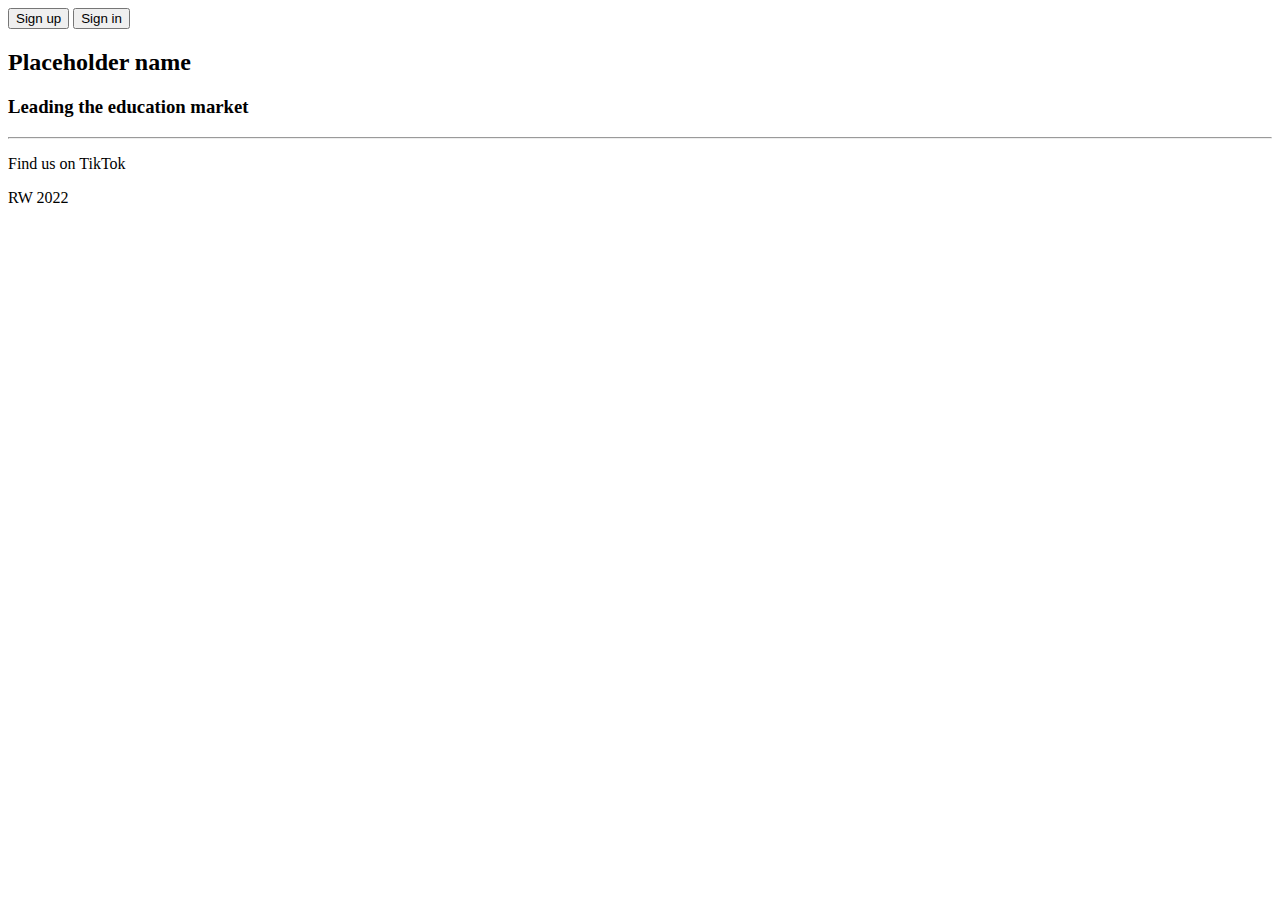
==== index.html @ a92f75b1 "Create index.html" ====
<!DOCTYPE html>
<html>
    <head>
        <link rel="stylesheet" href="index.scss">
        <meta charset="utf-8" />
        <meta name = "description" content = "Leading the education market"/>
        <meta name="keywords" content="learn,english,language"/>
        <meta http-equiv="X-UA-Compatible" content="IE=edge,chrome=1"/>
        <title>Leading the education market</title>
    </head>
    <body>
        <div class="header">
            <div class="login">
                <form>
                    <input class="signin" type="button" value="Sign up">
                    <input class="signin" type="button" value="Sign in">
                </form>
            </div>
            <h2 class="heading">Placeholder name</h2>
            <h3 class="subheading">Leading the education market</h3>
        </div>
        <div class="contents">
        
        </div>
        <div class="footer">
            <hr class="footerhr">
            <p class="footerp">Find us on TikTok</p>
            <p class="footerauthor">RW 2022</p>
        </div>
    </body>
</html>
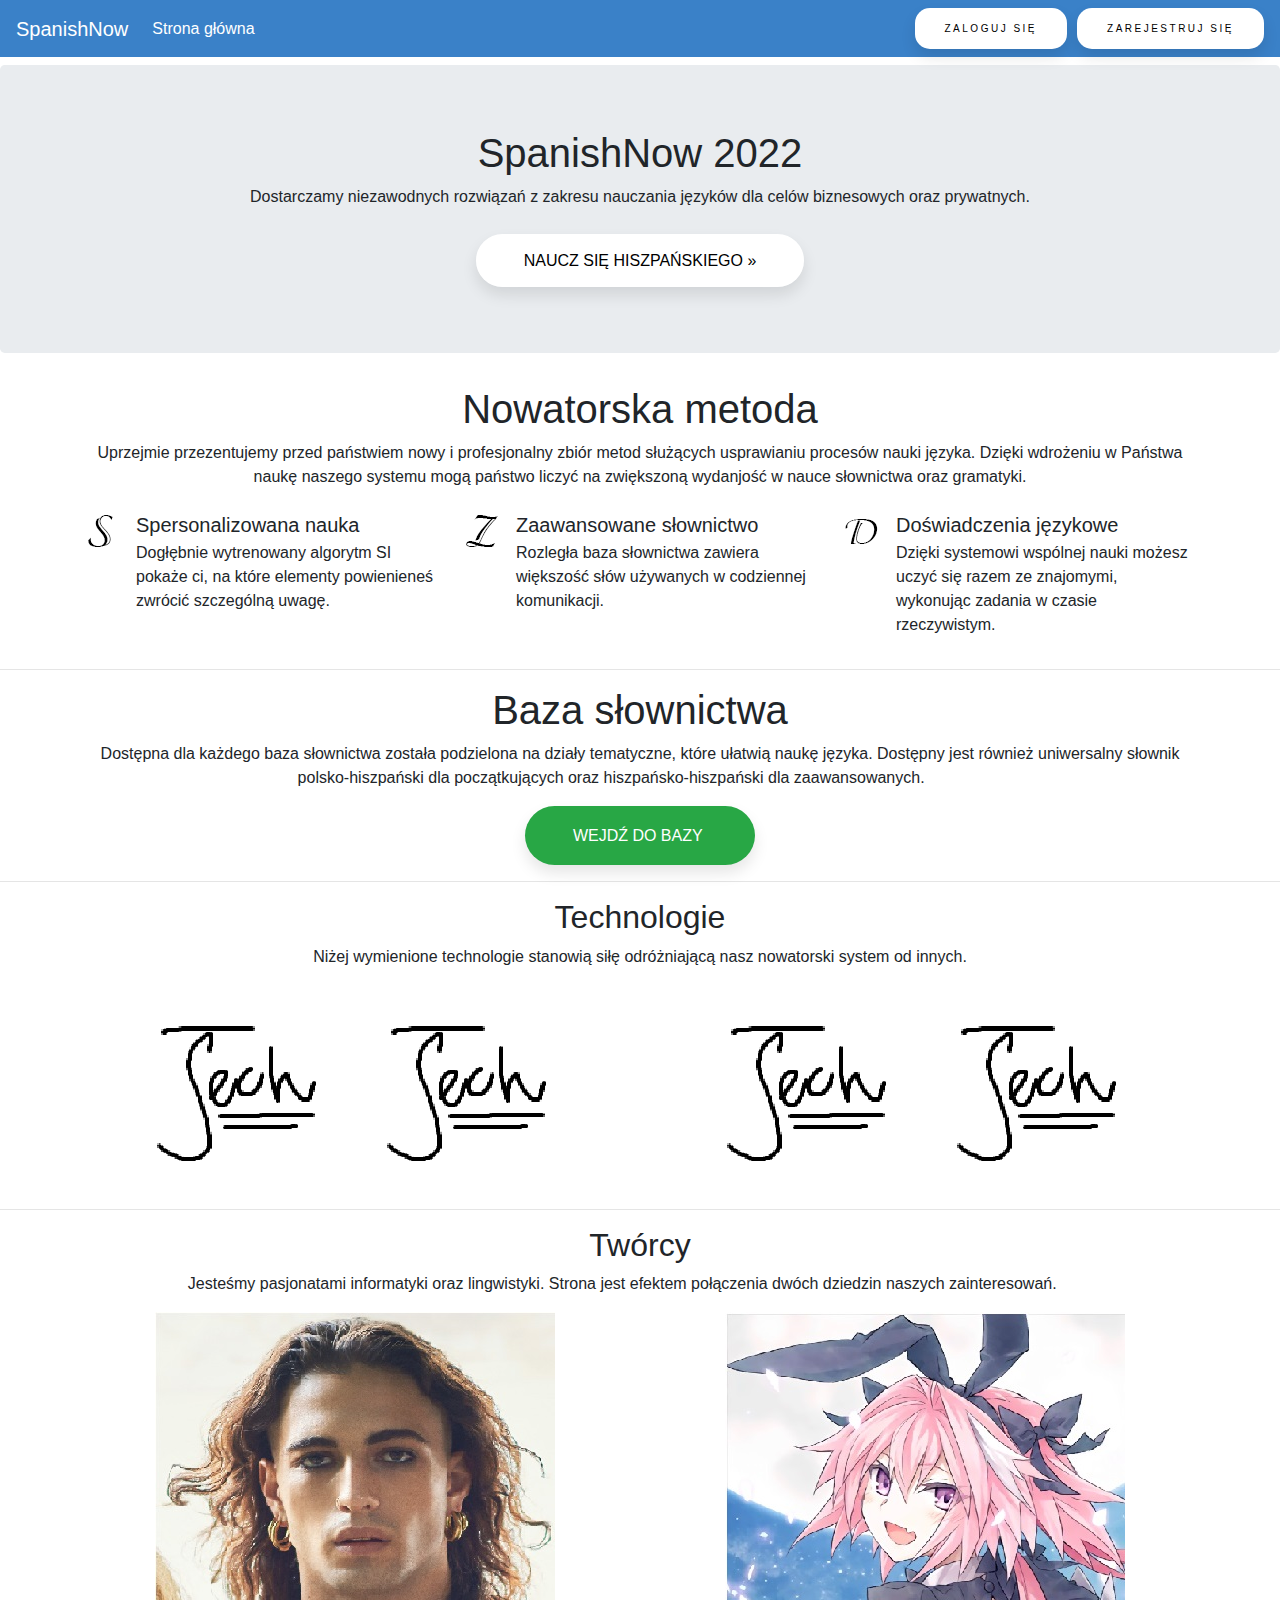
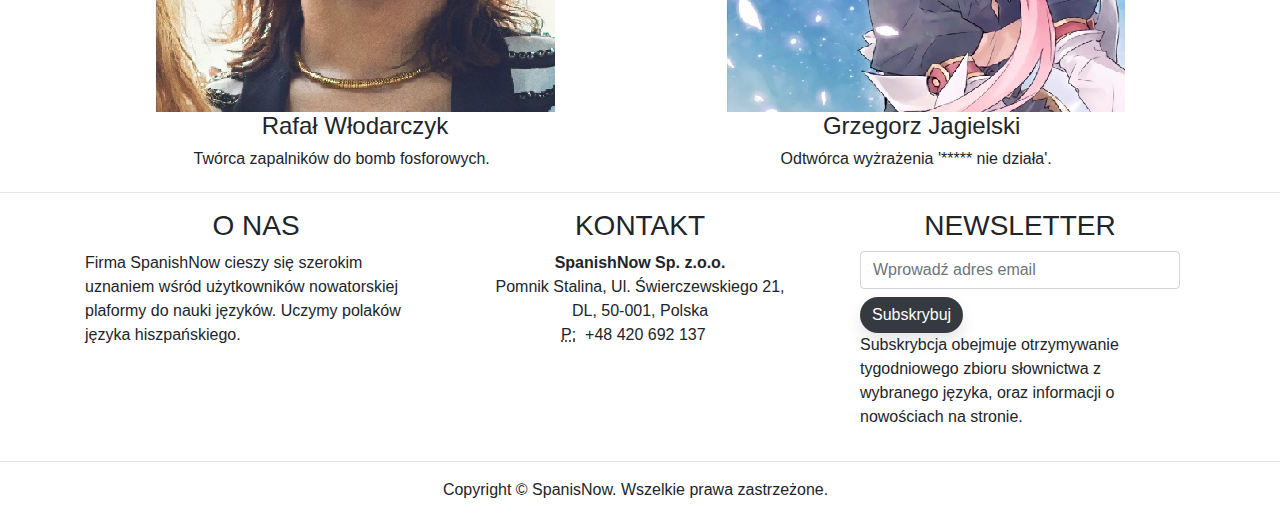
==== commit 616fee1b: "rw 04.15.2022" ====
--- a/index.html
+++ b/index.html
@@ -1,31 +1,224 @@
 <!DOCTYPE html>
-<html>
-    <head>
-        <link rel="stylesheet" href="index.scss">
-        <meta charset="utf-8" />
-        <meta name = "description" content = "Leading the education market"/>
-        <meta name="keywords" content="learn,english,language"/>
-        <meta http-equiv="X-UA-Compatible" content="IE=edge,chrome=1"/>
-        <title>Leading the education market</title>
-    </head>
-    <body>
-        <div class="header">
-            <div class="login">
-                <form>
-                    <input class="signin" type="button" value="Sign up">
-                    <input class="signin" type="button" value="Sign in">
-                </form>
+<html lang="en">
+  <head>
+    <meta charset="utf-8">
+    <meta http-equiv="X-UA-Compatible" content="IE=edge">
+    <meta name="viewport" content="width=device-width, initial-scale=1">
+    <title>SpanishNow</title>
+    <!-- Bootstrap -->
+    <link href="css/bootstrap-4.3.1.css" rel="stylesheet">
+  </head>
+  <body>
+    <nav class="navbar navbar-expand-lg navbar-dark bg-dark">
+      <a class="navbar-brand" href="#">SpanishNow</a>
+      <button class="navbar-toggler" type="button" data-toggle="collapse" data-target="#navbarSupportedContent" aria-controls="navbarSupportedContent" aria-expanded="false" aria-label="Toggle navigation">
+      <span class="navbar-toggler-icon"></span>
+      </button>
+      <div class="collapse navbar-collapse" id="navbarSupportedContent">
+        <ul class="navbar-nav mr-auto">
+          <li class="nav-item active">
+            <a class="nav-link" href="#">Strona główna <span class="sr-only">(current)</span></a>
+          </li>
+<!--
+          <li class="nav-item dropdown">
+            <a class="nav-link dropdown-toggle" href="#" id="navbarDropdown" role="button" data-toggle="dropdown" aria-haspopup="true" aria-expanded="false">
+            Dropdown
+            </a>
+            <div class="dropdown-menu" aria-labelledby="navbarDropdown">
+              <a class="dropdown-item" href="#">Action</a>
+              <a class="dropdown-item" href="#">Another action</a>
+              <div class="dropdown-divider"></div>
+              <a class="dropdown-item" href="#">Something else here</a>
             </div>
-            <h2 class="heading">Placeholder name</h2>
-            <h3 class="subheading">Leading the education market</h3>
-        </div>
-        <div class="contents">
-        
-        </div>
-        <div class="footer">
-            <hr class="footerhr">
-            <p class="footerp">Find us on TikTok</p>
-            <p class="footerauthor">RW 2022</p>
-        </div>
-    </body>
-</html>
+          </li>
+-->
+<!--
+          <li class="nav-item">
+            <a class="nav-link disabled" href="#">Disabled</a>
+          </li>
+-->
+        </ul>
+        <form class="form-inline my-2 my-lg-0">
+<button class="mainbutton my-2 my-sm-0" type="submit">Zaloguj się</button>
+<button class="mainbutton my-2 my-sm-0" type="submit">Zarejestruj się</button>
+        </form>
+      </div>
+    </nav>
+    <section>
+      <div class="jumbotron text-center mt-2">
+        <div class="container">
+          <div class="row">
+            <div class="col-12">
+              <h1>SpanishNow 2022</h1>
+              <p>Dostarczamy niezawodnych rozwiązań z zakresu nauczania języków dla celów  biznesowych oraz prywatnych.</p>
+			  <br>
+              <p><a class="learnbutton" href="#" role="button">Naucz się hiszpańskiego »</a></p>
+            </div>
+          </div>
+        </div>
+      </div>
+    </section>
+    <section>
+      <div class="container">
+        <div class="row">
+          <div class="col-12 text-center">
+            <h1>Nowatorska metoda</h1>
+            <p>Uprzejmie przezentujemy przed państwiem nowy i profesjonalny zbiór metod służących usprawianiu procesów nauki języka. Dzięki wdrożeniu w Państwa naukę naszego systemu mogą państwo liczyć na zwiększoną wydanjość w nauce słownictwa oraz gramatyki.</p>
+          </div>
+        </div>
+      </div>
+    </section>
+    <section>
+      <div class="container mt-2">
+        <div class="row">
+          <div class="col-md-4 col-12">
+            <ul class="list-unstyled">
+              <li class="media">
+                <img class="mr-3" src="images/S_35x35.png" alt="Generic placeholder image">
+                <div class="media-body">
+                  <h5 class="mt-0 mb-1">Spersonalizowana nauka</h5>
+                Dogłębnie wytrenowany algorytm SI pokaże ci, na które elementy powienieneś zwrócić szczególną uwagę.&nbsp; &nbsp; &nbsp; &nbsp; &nbsp; &nbsp; &nbsp; &nbsp;&nbsp; </div>
+              </li>
+            </ul>
+          </div>
+          <div class="col-md-4 col-12">
+            <ul class="list-unstyled">
+              <li class="media">
+                <img class="mr-3" src="images/Z_35x35.png" alt="Generic placeholder image">
+                <div class="media-body">
+                  <h5 class="mt-0 mb-1">Zaawansowane słownictwo&nbsp;</h5>
+                Rozległa baza słownictwa zawiera większość słów używanych w codziennej komunikacji.&nbsp; &nbsp; &nbsp; &nbsp; &nbsp; &nbsp; &nbsp; &nbsp; &nbsp; &nbsp; &nbsp; &nbsp;</div>
+              </li>
+            </ul>
+          </div>
+          <div class="col-md-4 col-12">
+            <ul class="list-unstyled">
+              <li class="media">
+                <img class="mr-3" src="images/D_35x35.png" alt="Generic placeholder image">
+                <div class="media-body">
+                  <h5 class="mt-0 mb-1">Doświadczenia językowe</h5>
+                Dzięki systemowi wspólnej nauki możesz uczyć się razem ze znajomymi, wykonując zadania w czasie rzeczywistym.&nbsp; &nbsp; &nbsp; &nbsp; &nbsp; &nbsp; &nbsp; &nbsp; </div>
+              </li>
+            </ul>
+          </div>
+        </div>
+      </div>
+    </section>
+    <hr>
+    <section>
+      <div class="container">
+        <div class="row">
+          <div class="col-12 text-center">
+            <h1>Baza słownictwa</h1>
+            <p>Dostępna dla każdego baza słownictwa została podzielona na działy tematyczne, które ułatwią naukę języka. Dostępny jest również uniwersalny słownik polsko-hiszpański dla początkujących oraz  hiszpańsko-hiszpański dla zaawansowanych.&nbsp; &nbsp; &nbsp; &nbsp; &nbsp; &nbsp; &nbsp;</p>
+            <button type="button" class="learnbutton btn-success">Wejdź do bazy&nbsp;</button>
+          </div>
+        </div>
+      </div>
+    </section>
+    <hr>
+	 <section>
+      <div class="container">
+		<div class="row">
+          <div class="col-12 text-center">
+            <h2>Technologie</h2>
+            <p>Niżej wymienione technologie stanowią siłę odróżniającą nasz nowatorski system od innych.</p>
+          </div>
+        </div>
+        <div class="row mt-2">
+          <div class="col-md-3 col-6">
+		<img class="img-fluid float-right" src="images/TP_200x200.png" alt="">
+			</div>
+          <div class="col-md-3 col-6">
+			  <img class="img-fluid float-left" src="images/TP_200x200.png" alt="">
+			</div>
+          <div class="col-md-3 col-6 mt-md-0 mt-1">
+			  <img class="img-fluid float-right" src="images/TP_200x200.png" alt="">
+			</div>
+          <div class="col-md-3 col-6 mt-md-0 mt-1">
+			  <img class="img-fluid float-left" src="images/TP_200x200.png" alt="">
+			</div>
+        </div>
+<!--
+        <hr>
+        <div class="row">
+          <div class="col-md-3 col-6"><img class="img-fluid float-right" src="images/200x200.gif" alt=""></div>
+          <div class="col-md-3 col-6"><img class="img-fluid float-left" src="images/200x200.gif" alt=""></div>
+          <div class="col-md-3 col-6 mt-md-0 mt-1"><img class="img-fluid float-right" src="images/200x200.gif" alt=""></div>
+          <div class="col-md-3 col-6 mt-md-0 mt-1"><img class="img-fluid float-left" src="images/200x200.gif" alt=""></div>
+        </div>
+-->
+      </div>
+    </section>
+	  <hr>
+	<section>
+	<div class="section">
+		<div class="container">
+			<div class="row">
+          <div class="col-12 text-center">
+            <h2>Twórcy</h2>
+            <p>Jesteśmy pasjonatami informatyki oraz lingwistyki. Strona jest efektem połączenia dwóch dziedzin naszych zainteresowań.&nbsp; &nbsp; &nbsp; &nbsp;&nbsp;</p>
+          </div>
+        	</div>
+        <div class="row">
+          <div class="col-md-6 col-12 text-center">
+            <img class="img-fluid" src="images/damiano.jpg" alt="">
+            <h4>Rafał Włodarczyk</h4>
+            <h6>Twórca zapalników do bomb fosforowych.&nbsp; &nbsp; &nbsp;&nbsp;</h6>
+          </div>
+          <div class="col-md-6 col-12 text-center mt-md-0 mt-2">
+            <img class="img-fluid" src="images/astolfo.jpg" alt="">
+            <h4>Grzegorz Jagielski&nbsp;</h4>
+            <h6>Odtwórca wyżrażenia '***** nie działa'.&nbsp; &nbsp;&nbsp;</h6>
+          </div>
+        </div>
+		</div>
+	</div>
+	</section>
+	<hr>
+    <div class="section">
+      <div class="container">
+        <div class="row">
+          <div class="col-md-4 col-12">
+            <h3 class="text-center">O NAS&nbsp;</h3>
+            <p>Firma SpanishNow cieszy się szerokim uznaniem wśród użytkowników nowatorskiej plaformy do nauki języków. Uczymy polaków języka hiszpańskiego.&nbsp; &nbsp; &nbsp; &nbsp;</p>
+          </div>
+          <div class="col-md-4 col-12">
+            <h3 class="text-center">KONTAKT</h3>
+            <address class="text-center">
+              <strong>SpanishNow Sp. z.o.o.</strong><br>
+              Pomnik Stalina, Ul. Świerczewskiego 21,<br>
+              DL, 50-001, Polska<br>
+              <abbr title="Phone">P:</abbr> &nbsp;+48 420 692 137&nbsp; &nbsp;
+            </address>
+          </div>
+          <div class="col-md-4 col-12">
+            <h3 class="text-center">NEWSLETTER</h3>
+            <form>
+              <div class="form-group col-12">				
+                <input type="email" class="form-control" id="exampleInputEmail1" placeholder="Wprowadź adres email">
+                <button type="submit" class="btn btn-dark mt-2">Subskrybuj</button>
+				<p>Subskrybcja obejmuje otrzymywanie tygodniowego zbioru słownictwa z wybranego języka, oraz informacji o nowościach na stronie.</p>
+              </div>
+            </form>
+          </div>
+        </div>
+      </div>
+    </div>
+    <hr>
+    <footer class="text-center">
+      <div class="container">
+        <div class="row">
+          <div class="col-12">
+            <p>Copyright © SpanisNow. Wszelkie prawa zastrzeżone.&nbsp;&nbsp;</p>
+          </div>
+        </div>
+      </div>
+    </footer>
+    <!-- jQuery (necessary for Bootstrap's JavaScript plugins) -->
+    <script src="js/jquery-3.3.1.min.js"></script>
+    <!-- Include all compiled plugins (below), or include individual files as needed -->
+    <script src="js/popper.min.js"></script>
+    <script src="js/bootstrap-4.3.1.js"></script>
+  </body>
+</html>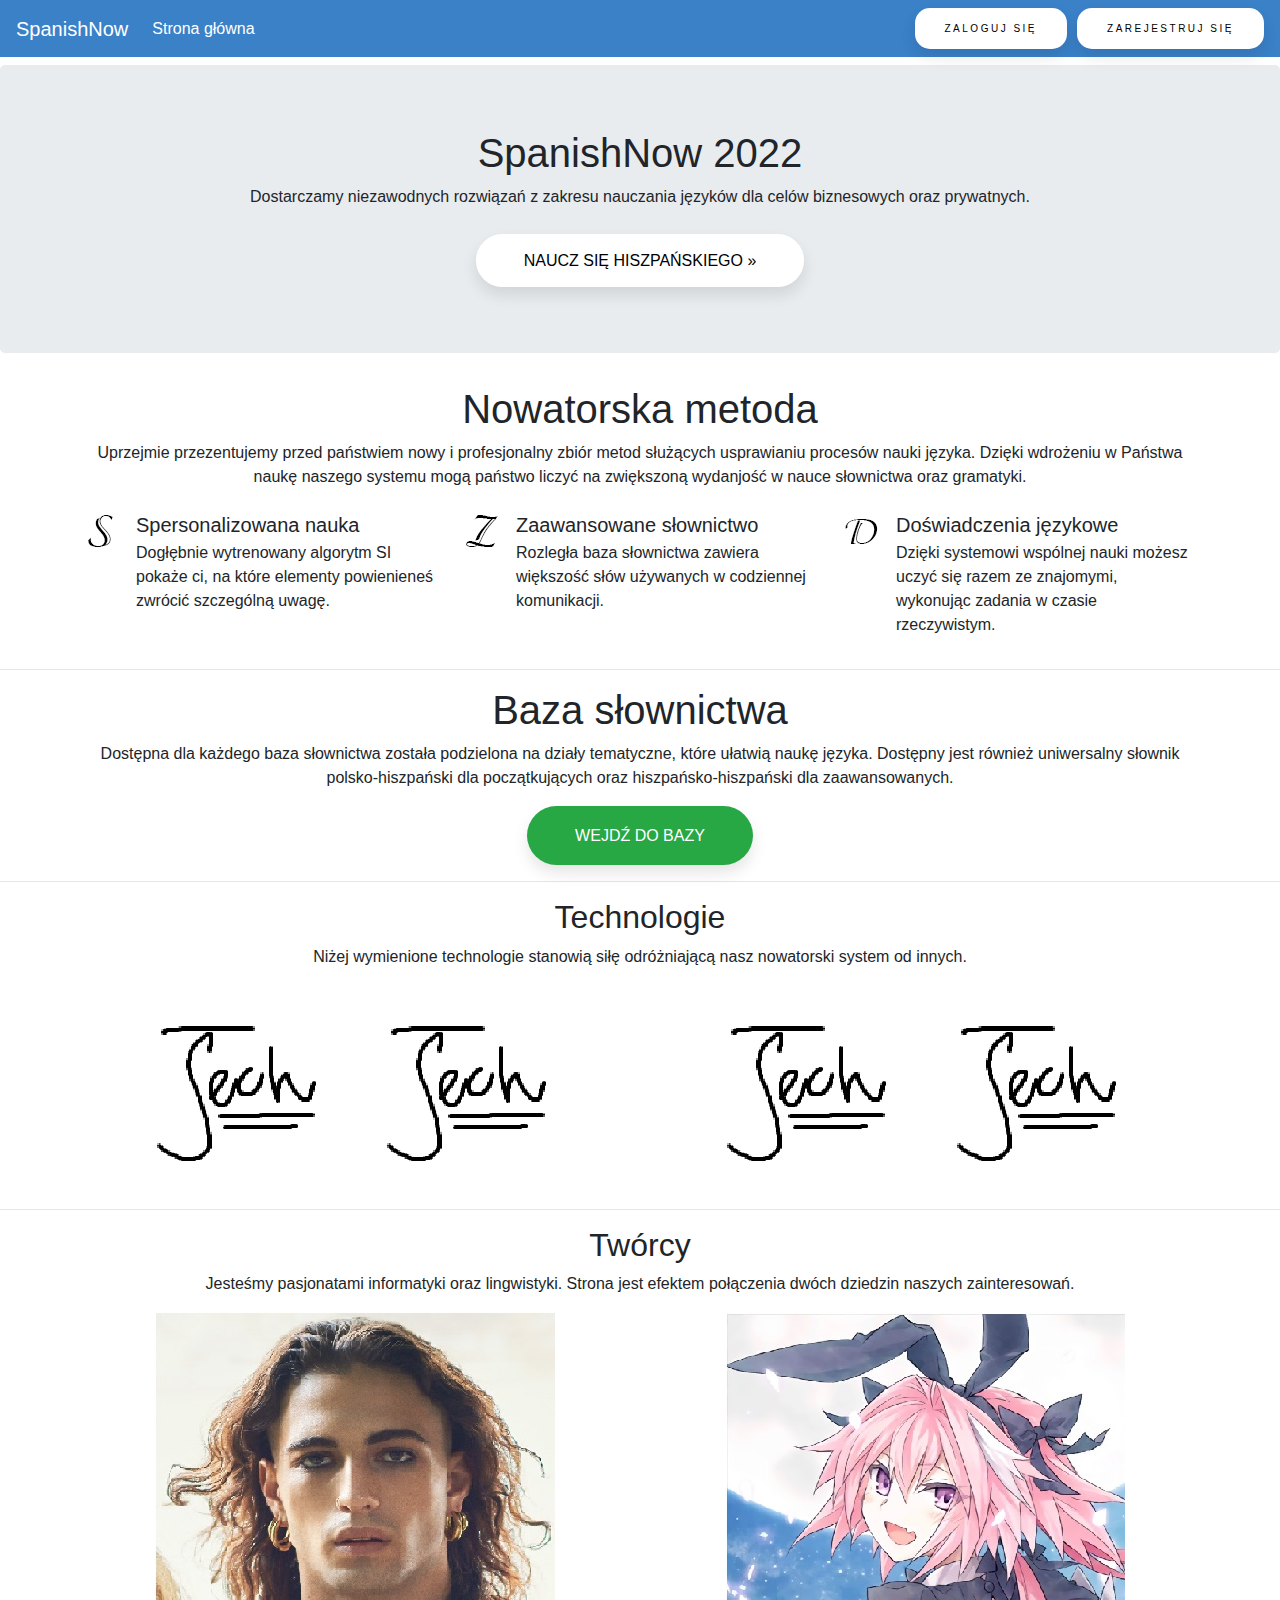
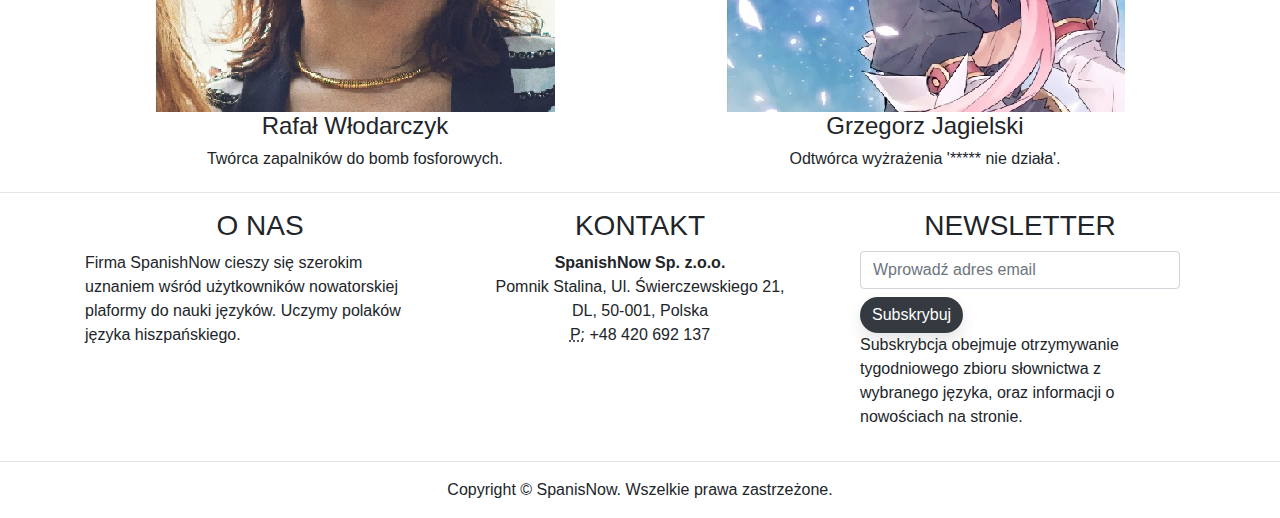
==== commit d2b81406: "rw 04.16.2022 Bootstrap CSS fix / refactoring" ====
--- a/index.html
+++ b/index.html
@@ -1,145 +1,145 @@
 <!DOCTYPE html>
 <html lang="en">
-  <head>
+
+<head>
+    <!-- Site Metadata -->
+    <!-- TODO include: -->
+    <!-- * Website tags -->
     <meta charset="utf-8">
     <meta http-equiv="X-UA-Compatible" content="IE=edge">
     <meta name="viewport" content="width=device-width, initial-scale=1">
+    <!-- TITLE -->
     <title>SpanishNow</title>
+    <!-- CSS -->
     <!-- Bootstrap -->
     <link href="css/bootstrap-4.3.1.css" rel="stylesheet">
-  </head>
-  <body>
+    <!-- Buttons -->
+    <link href="css/buttons.scss" rel="stylesheet">
+</head>
+
+<body>
+    <!-- NAVBAR -->
     <nav class="navbar navbar-expand-lg navbar-dark bg-dark">
-      <a class="navbar-brand" href="#">SpanishNow</a>
-      <button class="navbar-toggler" type="button" data-toggle="collapse" data-target="#navbarSupportedContent" aria-controls="navbarSupportedContent" aria-expanded="false" aria-label="Toggle navigation">
+        <a class="navbar-brand" href="#">SpanishNow</a>
+        <button class="navbar-toggler" type="button" data-toggle="collapse" data-target="#navbarSupportedContent" aria-controls="navbarSupportedContent" aria-expanded="false" aria-label="Toggle navigation">
       <span class="navbar-toggler-icon"></span>
       </button>
-      <div class="collapse navbar-collapse" id="navbarSupportedContent">
-        <ul class="navbar-nav mr-auto">
-          <li class="nav-item active">
-            <a class="nav-link" href="#">Strona główna <span class="sr-only">(current)</span></a>
-          </li>
-<!--
-          <li class="nav-item dropdown">
-            <a class="nav-link dropdown-toggle" href="#" id="navbarDropdown" role="button" data-toggle="dropdown" aria-haspopup="true" aria-expanded="false">
-            Dropdown
-            </a>
-            <div class="dropdown-menu" aria-labelledby="navbarDropdown">
-              <a class="dropdown-item" href="#">Action</a>
-              <a class="dropdown-item" href="#">Another action</a>
-              <div class="dropdown-divider"></div>
-              <a class="dropdown-item" href="#">Something else here</a>
-            </div>
-          </li>
--->
-<!--
-          <li class="nav-item">
-            <a class="nav-link disabled" href="#">Disabled</a>
-          </li>
--->
-        </ul>
-        <form class="form-inline my-2 my-lg-0">
-<button class="mainbutton my-2 my-sm-0" type="submit">Zaloguj się</button>
-<button class="mainbutton my-2 my-sm-0" type="submit">Zarejestruj się</button>
-        </form>
-      </div>
+        <div class="collapse navbar-collapse" id="navbarSupportedContent">
+            <ul class="navbar-nav mr-auto">
+                <li class="nav-item active">
+                    <a class="nav-link" href="#">Strona główna <span class="sr-only">(current)</span></a>
+                </li>
+            </ul>
+            <form class="form-inline my-2 my-lg-0">
+                <button class="mainbutton my-2 my-sm-0" type="submit">Zaloguj się</button>
+                <button class="mainbutton my-2 my-sm-0" type="submit">Zarejestruj się</button>
+            </form>
+        </div>
     </nav>
-    <section>
-      <div class="jumbotron text-center mt-2">
-        <div class="container">
-          <div class="row">
-            <div class="col-12">
-              <h1>SpanishNow 2022</h1>
-              <p>Dostarczamy niezawodnych rozwiązań z zakresu nauczania języków dla celów  biznesowych oraz prywatnych.</p>
-			  <br>
-              <p><a class="learnbutton" href="#" role="button">Naucz się hiszpańskiego »</a></p>
-            </div>
-          </div>
-        </div>
-      </div>
-    </section>
-    <section>
-      <div class="container">
-        <div class="row">
-          <div class="col-12 text-center">
-            <h1>Nowatorska metoda</h1>
-            <p>Uprzejmie przezentujemy przed państwiem nowy i profesjonalny zbiór metod służących usprawianiu procesów nauki języka. Dzięki wdrożeniu w Państwa naukę naszego systemu mogą państwo liczyć na zwiększoną wydanjość w nauce słownictwa oraz gramatyki.</p>
-          </div>
-        </div>
-      </div>
-    </section>
-    <section>
-      <div class="container mt-2">
-        <div class="row">
-          <div class="col-md-4 col-12">
-            <ul class="list-unstyled">
-              <li class="media">
-                <img class="mr-3" src="images/S_35x35.png" alt="Generic placeholder image">
-                <div class="media-body">
-                  <h5 class="mt-0 mb-1">Spersonalizowana nauka</h5>
-                Dogłębnie wytrenowany algorytm SI pokaże ci, na które elementy powienieneś zwrócić szczególną uwagę.&nbsp; &nbsp; &nbsp; &nbsp; &nbsp; &nbsp; &nbsp; &nbsp;&nbsp; </div>
-              </li>
-            </ul>
-          </div>
-          <div class="col-md-4 col-12">
-            <ul class="list-unstyled">
-              <li class="media">
-                <img class="mr-3" src="images/Z_35x35.png" alt="Generic placeholder image">
-                <div class="media-body">
-                  <h5 class="mt-0 mb-1">Zaawansowane słownictwo&nbsp;</h5>
-                Rozległa baza słownictwa zawiera większość słów używanych w codziennej komunikacji.&nbsp; &nbsp; &nbsp; &nbsp; &nbsp; &nbsp; &nbsp; &nbsp; &nbsp; &nbsp; &nbsp; &nbsp;</div>
-              </li>
-            </ul>
-          </div>
-          <div class="col-md-4 col-12">
-            <ul class="list-unstyled">
-              <li class="media">
-                <img class="mr-3" src="images/D_35x35.png" alt="Generic placeholder image">
-                <div class="media-body">
-                  <h5 class="mt-0 mb-1">Doświadczenia językowe</h5>
-                Dzięki systemowi wspólnej nauki możesz uczyć się razem ze znajomymi, wykonując zadania w czasie rzeczywistym.&nbsp; &nbsp; &nbsp; &nbsp; &nbsp; &nbsp; &nbsp; &nbsp; </div>
-              </li>
-            </ul>
-          </div>
-        </div>
-      </div>
-    </section>
-    <hr>
-    <section>
-      <div class="container">
-        <div class="row">
-          <div class="col-12 text-center">
-            <h1>Baza słownictwa</h1>
-            <p>Dostępna dla każdego baza słownictwa została podzielona na działy tematyczne, które ułatwią naukę języka. Dostępny jest również uniwersalny słownik polsko-hiszpański dla początkujących oraz  hiszpańsko-hiszpański dla zaawansowanych.&nbsp; &nbsp; &nbsp; &nbsp; &nbsp; &nbsp; &nbsp;</p>
-            <button type="button" class="learnbutton btn-success">Wejdź do bazy&nbsp;</button>
-          </div>
-        </div>
-      </div>
-    </section>
-    <hr>
-	 <section>
-      <div class="container">
-		<div class="row">
-          <div class="col-12 text-center">
-            <h2>Technologie</h2>
-            <p>Niżej wymienione technologie stanowią siłę odróżniającą nasz nowatorski system od innych.</p>
-          </div>
-        </div>
-        <div class="row mt-2">
-          <div class="col-md-3 col-6">
-		<img class="img-fluid float-right" src="images/TP_200x200.png" alt="">
-			</div>
-          <div class="col-md-3 col-6">
-			  <img class="img-fluid float-left" src="images/TP_200x200.png" alt="">
-			</div>
-          <div class="col-md-3 col-6 mt-md-0 mt-1">
-			  <img class="img-fluid float-right" src="images/TP_200x200.png" alt="">
-			</div>
-          <div class="col-md-3 col-6 mt-md-0 mt-1">
-			  <img class="img-fluid float-left" src="images/TP_200x200.png" alt="">
-			</div>
-        </div>
-<!--
+    <!-- INTRO -->
+    <section>
+        <div class="jumbotron text-center mt-2">
+            <div class="container">
+                <div class="row">
+                    <div class="col-12">
+                        <h1>SpanishNow 2022</h1>
+                        <p>Dostarczamy niezawodnych rozwiązań z zakresu nauczania języków dla celów biznesowych oraz prywatnych.</p>
+                        <br>
+                        <p><a class="learnbutton" href="#" role="button">Naucz się hiszpańskiego »</a></p>
+                    </div>
+                </div>
+            </div>
+        </div>
+    </section>
+    <!-- METHOD -->
+    <section>
+        <div class="container">
+            <div class="row">
+                <div class="col-12 text-center">
+                    <h1>Nowatorska metoda</h1>
+                    <p>Uprzejmie przezentujemy przed państwiem nowy i profesjonalny zbiór metod służących usprawianiu procesów nauki języka. Dzięki wdrożeniu w Państwa naukę naszego systemu mogą państwo liczyć na zwiększoną wydanjość w nauce słownictwa oraz
+                        gramatyki.
+                    </p>
+                </div>
+            </div>
+        </div>
+    </section>
+    <!-- METHOD 3C LIST -->
+    <section>
+        <div class="container mt-2">
+            <div class="row">
+                <div class="col-md-4 col-12">
+                    <ul class="list-unstyled">
+                        <li class="media">
+                            <img class="mr-3" src="images/S_35x35.png" alt="Generic placeholder image">
+                            <div class="media-body">
+                                <h5 class="mt-0 mb-1">Spersonalizowana nauka</h5>
+                                Dogłębnie wytrenowany algorytm SI pokaże ci, na które elementy powienieneś zwrócić szczególną uwagę. </div>
+                        </li>
+                    </ul>
+                </div>
+                <div class="col-md-4 col-12">
+                    <ul class="list-unstyled">
+                        <li class="media">
+                            <img class="mr-3" src="images/Z_35x35.png" alt="Generic placeholder image">
+                            <div class="media-body">
+                                <h5 class="mt-0 mb-1">Zaawansowane słownictwo</h5>
+                                Rozległa baza słownictwa zawiera większość słów używanych w codziennej komunikacji. </div>
+                        </li>
+                    </ul>
+                </div>
+                <div class="col-md-4 col-12">
+                    <ul class="list-unstyled">
+                        <li class="media">
+                            <img class="mr-3" src="images/D_35x35.png" alt="Generic placeholder image">
+                            <div class="media-body">
+                                <h5 class="mt-0 mb-1">Doświadczenia językowe</h5>
+                                Dzięki systemowi wspólnej nauki możesz uczyć się razem ze znajomymi, wykonując zadania w czasie rzeczywistym. </div>
+                        </li>
+                    </ul>
+                </div>
+            </div>
+        </div>
+    </section>
+    <hr>
+    <!-- DICTIONARY BASE -->
+    <section>
+        <div class="container">
+            <div class="row">
+                <div class="col-12 text-center">
+                    <h1>Baza słownictwa</h1>
+                    <p>Dostępna dla każdego baza słownictwa została podzielona na działy tematyczne, które ułatwią naukę języka. Dostępny jest również uniwersalny słownik polsko-hiszpański dla początkujących oraz hiszpańsko-hiszpański dla zaawansowanych.
+                    </p>
+                    <button type="button" class="learnbutton btn-success">Wejdź do bazy</button>
+                </div>
+            </div>
+        </div>
+    </section>
+    <hr>
+    <!-- TECHNOLOGIES -->
+    <section>
+        <div class="container">
+            <div class="row">
+                <div class="col-12 text-center">
+                    <h2>Technologie</h2>
+                    <p>Niżej wymienione technologie stanowią siłę odróżniającą nasz nowatorski system od innych.</p>
+                </div>
+            </div>
+            <div class="row mt-2">
+                <div class="col-md-3 col-6">
+                    <img class="img-fluid float-right" src="images/TP_200x200.png" alt="">
+                </div>
+                <div class="col-md-3 col-6">
+                    <img class="img-fluid float-left" src="images/TP_200x200.png" alt="">
+                </div>
+                <div class="col-md-3 col-6 mt-md-0 mt-1">
+                    <img class="img-fluid float-right" src="images/TP_200x200.png" alt="">
+                </div>
+                <div class="col-md-3 col-6 mt-md-0 mt-1">
+                    <img class="img-fluid float-left" src="images/TP_200x200.png" alt="">
+                </div>
+            </div>
+            <!--
         <hr>
         <div class="row">
           <div class="col-md-3 col-6"><img class="img-fluid float-right" src="images/200x200.gif" alt=""></div>
@@ -148,77 +148,83 @@
           <div class="col-md-3 col-6 mt-md-0 mt-1"><img class="img-fluid float-left" src="images/200x200.gif" alt=""></div>
         </div>
 -->
-      </div>
-    </section>
-	  <hr>
-	<section>
-	<div class="section">
-		<div class="container">
-			<div class="row">
-          <div class="col-12 text-center">
-            <h2>Twórcy</h2>
-            <p>Jesteśmy pasjonatami informatyki oraz lingwistyki. Strona jest efektem połączenia dwóch dziedzin naszych zainteresowań.&nbsp; &nbsp; &nbsp; &nbsp;&nbsp;</p>
-          </div>
-        	</div>
-        <div class="row">
-          <div class="col-md-6 col-12 text-center">
-            <img class="img-fluid" src="images/damiano.jpg" alt="">
-            <h4>Rafał Włodarczyk</h4>
-            <h6>Twórca zapalników do bomb fosforowych.&nbsp; &nbsp; &nbsp;&nbsp;</h6>
-          </div>
-          <div class="col-md-6 col-12 text-center mt-md-0 mt-2">
-            <img class="img-fluid" src="images/astolfo.jpg" alt="">
-            <h4>Grzegorz Jagielski&nbsp;</h4>
-            <h6>Odtwórca wyżrażenia '***** nie działa'.&nbsp; &nbsp;&nbsp;</h6>
-          </div>
-        </div>
-		</div>
-	</div>
-	</section>
-	<hr>
+        </div>
+    </section>
+    <hr>
+    <!-- AUTHORS -->
+    <section>
+        <div class="section">
+            <div class="container">
+                <div class="row">
+                    <div class="col-12 text-center">
+                        <h2>Twórcy</h2>
+                        <p>Jesteśmy pasjonatami informatyki oraz lingwistyki. Strona jest efektem połączenia dwóch dziedzin naszych zainteresowań. </p>
+                    </div>
+                </div>
+                <div class="row">
+                    <div class="col-md-6 col-12 text-center">
+                        <img class="img-fluid" src="images/damiano.jpg" alt="">
+                        <h4>Rafał Włodarczyk</h4>
+                        <h6>Twórca zapalników do bomb fosforowych. </h6>
+                    </div>
+                    <div class="col-md-6 col-12 text-center mt-md-0 mt-2">
+                        <img class="img-fluid" src="images/astolfo.jpg" alt="">
+                        <h4>Grzegorz Jagielski</h4>
+                        <h6>Odtwórca wyżrażenia '***** nie działa'. </h6>
+                    </div>
+                </div>
+            </div>
+        </div>
+    </section>
+    <hr>
+    <!-- ABOUT US, CONTACT, NEWSLETTER -->
     <div class="section">
-      <div class="container">
-        <div class="row">
-          <div class="col-md-4 col-12">
-            <h3 class="text-center">O NAS&nbsp;</h3>
-            <p>Firma SpanishNow cieszy się szerokim uznaniem wśród użytkowników nowatorskiej plaformy do nauki języków. Uczymy polaków języka hiszpańskiego.&nbsp; &nbsp; &nbsp; &nbsp;</p>
-          </div>
-          <div class="col-md-4 col-12">
-            <h3 class="text-center">KONTAKT</h3>
-            <address class="text-center">
+        <div class="container">
+            <div class="row">
+                <div class="col-md-4 col-12">
+                    <h3 class="text-center">O NAS</h3>
+                    <p>Firma SpanishNow cieszy się szerokim uznaniem wśród użytkowników nowatorskiej plaformy do nauki języków. Uczymy polaków języka hiszpańskiego. </p>
+                </div>
+                <div class="col-md-4 col-12">
+                    <h3 class="text-center">KONTAKT</h3>
+                    <address class="text-center">
               <strong>SpanishNow Sp. z.o.o.</strong><br>
               Pomnik Stalina, Ul. Świerczewskiego 21,<br>
               DL, 50-001, Polska<br>
-              <abbr title="Phone">P:</abbr> &nbsp;+48 420 692 137&nbsp; &nbsp;
+              <abbr title="Phone">P:</abbr> +48 420 692 137 
             </address>
-          </div>
-          <div class="col-md-4 col-12">
-            <h3 class="text-center">NEWSLETTER</h3>
-            <form>
-              <div class="form-group col-12">				
-                <input type="email" class="form-control" id="exampleInputEmail1" placeholder="Wprowadź adres email">
-                <button type="submit" class="btn btn-dark mt-2">Subskrybuj</button>
-				<p>Subskrybcja obejmuje otrzymywanie tygodniowego zbioru słownictwa z wybranego języka, oraz informacji o nowościach na stronie.</p>
-              </div>
-            </form>
-          </div>
-        </div>
-      </div>
+                </div>
+                <div class="col-md-4 col-12">
+                    <h3 class="text-center">NEWSLETTER</h3>
+                    <form>
+                        <div class="form-group col-12">
+                            <input type="email" class="form-control" id="exampleInputEmail1" placeholder="Wprowadź adres email">
+                            <button type="submit" class="btn btn-dark mt-2">Subskrybuj</button>
+                            <p>Subskrybcja obejmuje otrzymywanie tygodniowego zbioru słownictwa z wybranego języka, oraz informacji o nowościach na stronie.</p>
+                        </div>
+                    </form>
+                </div>
+            </div>
+        </div>
     </div>
     <hr>
+    <!-- COPYRIGHT NOTE -->
     <footer class="text-center">
-      <div class="container">
-        <div class="row">
-          <div class="col-12">
-            <p>Copyright © SpanisNow. Wszelkie prawa zastrzeżone.&nbsp;&nbsp;</p>
-          </div>
-        </div>
-      </div>
+        <div class="container">
+            <div class="row">
+                <div class="col-12">
+                    <p>Copyright © SpanisNow. Wszelkie prawa zastrzeżone.</p>
+                </div>
+            </div>
+        </div>
     </footer>
+
+    <!-- SCRIPTS -->
     <!-- jQuery (necessary for Bootstrap's JavaScript plugins) -->
     <script src="js/jquery-3.3.1.min.js"></script>
     <!-- Include all compiled plugins (below), or include individual files as needed -->
     <script src="js/popper.min.js"></script>
     <script src="js/bootstrap-4.3.1.js"></script>
-  </body>
+</body>
+
 </html>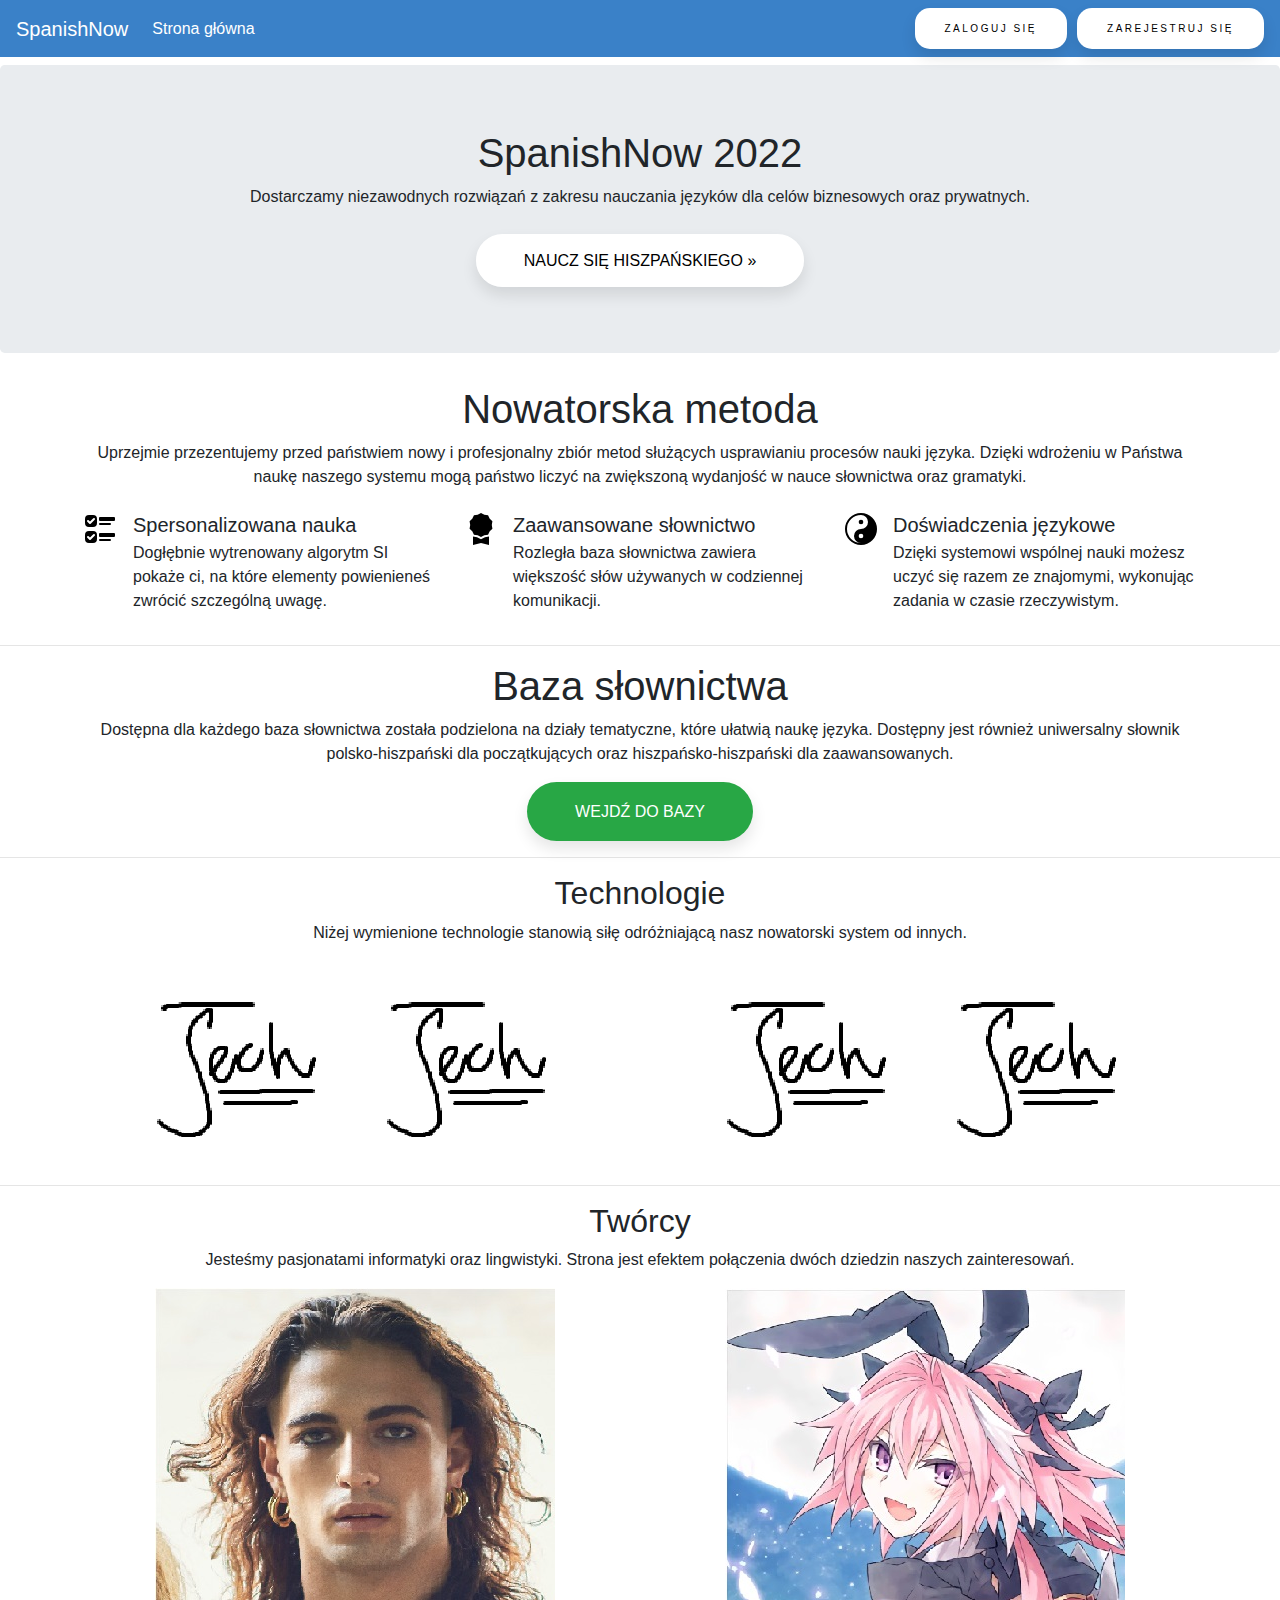
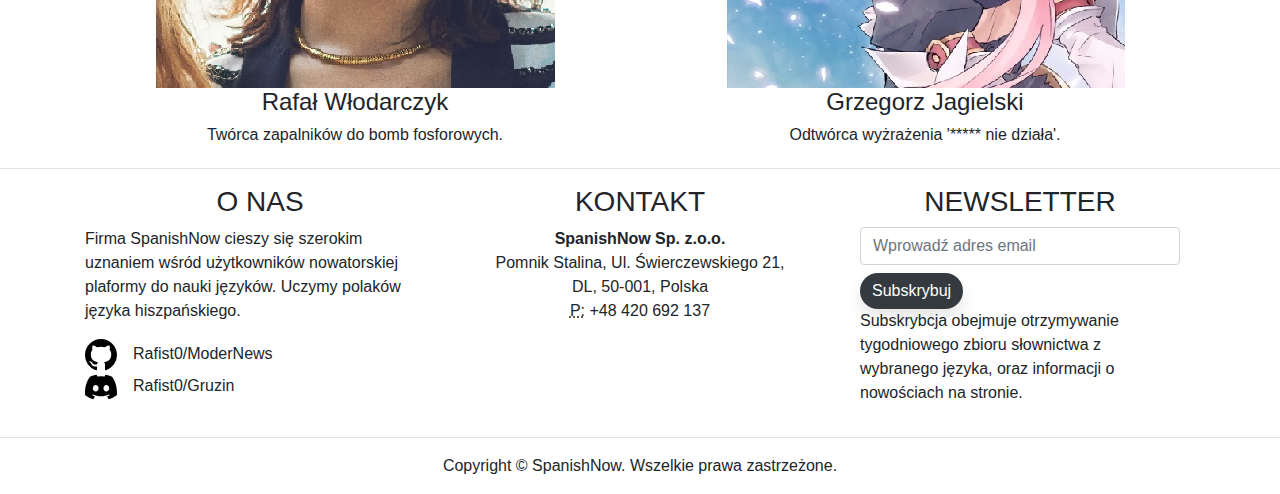
==== commit 3ae10dec: "RW 04.16.2022" ====
--- a/index.html
+++ b/index.html
@@ -71,7 +71,7 @@
                 <div class="col-md-4 col-12">
                     <ul class="list-unstyled">
                         <li class="media">
-                            <img class="mr-3" src="images/S_35x35.png" alt="Generic placeholder image">
+                            <img class="mr-3" src="images/bootstrap-icons-1.8.1/ui-checks.svg" alt="Icon" width="32" height="32">
                             <div class="media-body">
                                 <h5 class="mt-0 mb-1">Spersonalizowana nauka</h5>
                                 Dogłębnie wytrenowany algorytm SI pokaże ci, na które elementy powienieneś zwrócić szczególną uwagę. </div>
@@ -81,7 +81,7 @@
                 <div class="col-md-4 col-12">
                     <ul class="list-unstyled">
                         <li class="media">
-                            <img class="mr-3" src="images/Z_35x35.png" alt="Generic placeholder image">
+                            <img class="mr-3" src="images/bootstrap-icons-1.8.1/award-fill.svg" alt="Icon" width="32" height="32">
                             <div class="media-body">
                                 <h5 class="mt-0 mb-1">Zaawansowane słownictwo</h5>
                                 Rozległa baza słownictwa zawiera większość słów używanych w codziennej komunikacji. </div>
@@ -91,7 +91,7 @@
                 <div class="col-md-4 col-12">
                     <ul class="list-unstyled">
                         <li class="media">
-                            <img class="mr-3" src="images/D_35x35.png" alt="Generic placeholder image">
+                            <img class="mr-3" src="images/bootstrap-icons-1.8.1/yin-yang.svg" alt="Icon" width="32" height="32">
                             <div class="media-body">
                                 <h5 class="mt-0 mb-1">Doświadczenia językowe</h5>
                                 Dzięki systemowi wspólnej nauki możesz uczyć się razem ze znajomymi, wykonując zadania w czasie rzeczywistym. </div>
@@ -184,6 +184,8 @@
                 <div class="col-md-4 col-12">
                     <h3 class="text-center">O NAS</h3>
                     <p>Firma SpanishNow cieszy się szerokim uznaniem wśród użytkowników nowatorskiej plaformy do nauki języków. Uczymy polaków języka hiszpańskiego. </p>
+                    <img class="mr-3" src="images/bootstrap-icons-1.8.1/github.svg" alt="Icon" width="32" height="32">Rafist0/ModerNews<br>
+                    <img class="mr-3" src="images/bootstrap-icons-1.8.1/discord.svg" alt="Icon" width="32" height="32">Rafist0/Gruzin
                 </div>
                 <div class="col-md-4 col-12">
                     <h3 class="text-center">KONTAKT</h3>
@@ -191,7 +193,7 @@
               <strong>SpanishNow Sp. z.o.o.</strong><br>
               Pomnik Stalina, Ul. Świerczewskiego 21,<br>
               DL, 50-001, Polska<br>
-              <abbr title="Phone">P:</abbr> +48 420 692 137 
+              <abbr title="Phone">P:</abbr> +48 420 692 137<br><br>
             </address>
                 </div>
                 <div class="col-md-4 col-12">
@@ -213,7 +215,7 @@
         <div class="container">
             <div class="row">
                 <div class="col-12">
-                    <p>Copyright © SpanisNow. Wszelkie prawa zastrzeżone.</p>
+                    <p>Copyright © SpanishNow. Wszelkie prawa zastrzeżone.</p>
                 </div>
             </div>
         </div>
